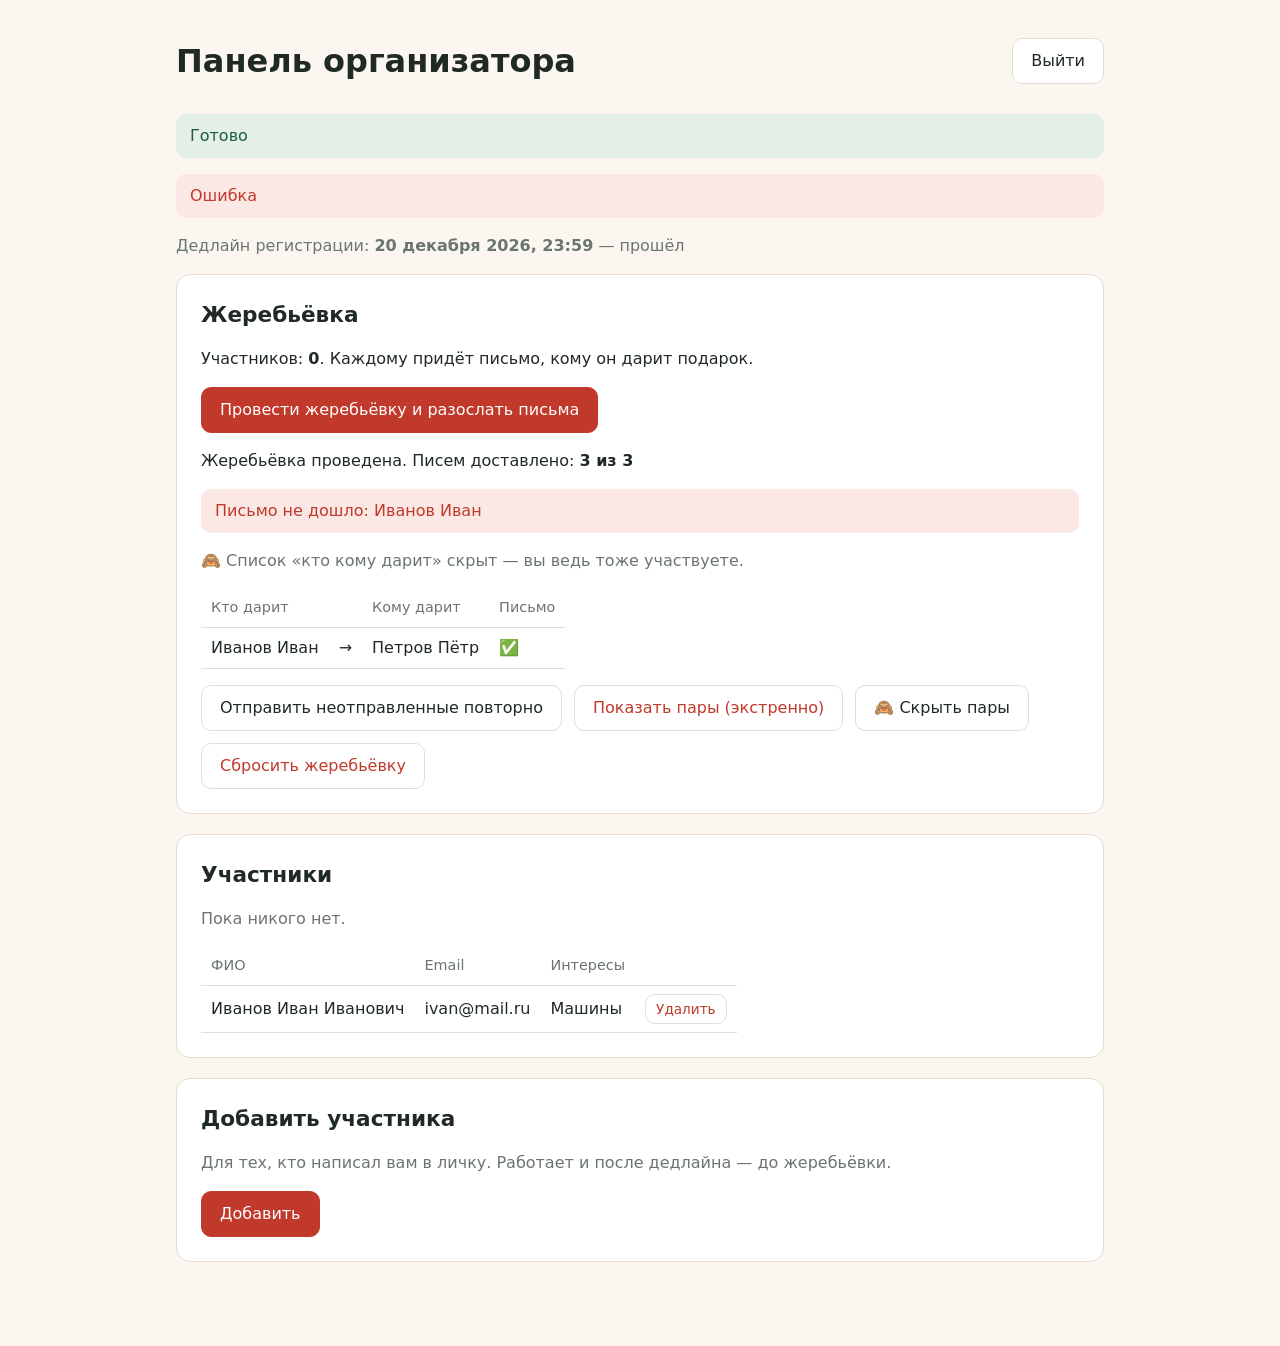
==== src/main/resources/templates/admin.html @ 2a5ae6fc "Secret Santa: web registration, admin panel and email notifications - Thymeleaf pages: invitation ho" ====
<!DOCTYPE html>
<html xmlns:th="http://www.thymeleaf.org" lang="ru">
<head th:replace="~{fragments :: head('Организатор')}"><meta charset="UTF-8"><link rel="stylesheet" href="../static/css/style.css"></head>
<body>
<header th:replace="~{fragments :: header}"></header>

<main class="container">
    <div class="row-between">
        <h1>Панель организатора</h1>
        <form th:action="@{/logout}" method="post"><button class="btn" type="submit">Выйти</button></form>
    </div>

    <p class="alert alert-ok" th:if="${message}" th:text="${message}">Готово</p>
    <p class="alert alert-error" th:if="${error}" th:text="${error}">Ошибка</p>

    <p class="muted">
        Дедлайн регистрации: <b th:text="${deadline}">20 декабря 2026, 23:59</b>
        <span th:if="${deadlinePassed}"> — прошёл</span>
    </p>

    <!-- Жеребьёвка -->
    <section class="panel">
        <h2>Жеребьёвка</h2>
        <th:block th:unless="${drawDone}">
            <p>Участников: <b th:text="${participants.size()}">0</b>. Каждому придёт письмо, кому он дарит подарок.</p>
            <form th:action="@{/admin/draw}" method="post"
                  onsubmit="return confirm('Провести жеребьёвку и разослать письма? Регистрация закроется.')">
                <button type="submit" class="btn btn-primary" th:disabled="${participants.size() < 2}">
                    Провести жеребьёвку и разослать письма
                </button>
            </form>
        </th:block>

        <th:block th:if="${drawDone}">
            <!-- Сводка без получателей: организатор тоже участвует и не должен случайно увидеть пары -->
            <p>Жеребьёвка проведена. Писем доставлено:
                <b th:text="${sentCount} + ' из ' + ${pairs.size()}">3 из 3</b></p>
            <th:block th:unless="${failed.isEmpty()}">
                <p class="alert alert-error">Письмо не дошло:
                    <span th:text="${#strings.listJoin(failed.![giver.fullName], ', ')}">Иванов Иван</span></p>
            </th:block>

            <p class="muted" th:unless="${reveal}">🙈 Список «кто кому дарит» скрыт — вы ведь тоже участвуете.</p>

            <table class="table" th:if="${reveal}">
                <thead><tr><th>Кто дарит</th><th></th><th>Кому дарит</th><th>Письмо</th></tr></thead>
                <tbody>
                <tr th:each="row : ${pairs}">
                    <td th:text="${row.giver.fullName}">Иванов Иван</td>
                    <td>→</td>
                    <td th:text="${row.receiver.fullName}">Петров Пётр</td>
                    <td th:text="${row.mailSent} ? '✅ отправлено' : '❌ не отправлено'">✅</td>
                </tr>
                </tbody>
            </table>

            <div class="actions">
                <form th:action="@{/admin/resend}" method="post">
                    <button type="submit" class="btn">Отправить неотправленные повторно</button>
                </form>
                <form th:unless="${reveal}" th:action="@{/admin}" method="get"
                      onsubmit="return confirm('Показать все пары, включая вашу? Используйте только в экстренном случае.')">
                    <input type="hidden" name="reveal" value="true">
                    <button type="submit" class="btn btn-danger">Показать пары (экстренно)</button>
                </form>
                <a th:if="${reveal}" class="btn" th:href="@{/admin}">🙈 Скрыть пары</a>
                <form th:action="@{/admin/reset}" method="post"
                      onsubmit="return confirm('Сбросить жеребьёвку? Пары будут удалены, письма уже ушли.')">
                    <button type="submit" class="btn btn-danger">Сбросить жеребьёвку</button>
                </form>
            </div>
        </th:block>
    </section>

    <!-- Участники -->
    <section class="panel">
        <h2>Участники</h2>
        <p class="muted" th:if="${participants.isEmpty()}">Пока никого нет.</p>
        <table class="table" th:unless="${participants.isEmpty()}">
            <thead><tr><th>ФИО</th><th>Email</th><th>Интересы</th><th></th></tr></thead>
            <tbody>
            <tr th:each="p : ${participants}">
                <td th:text="${p.fullName}">Иванов Иван Иванович</td>
                <td th:text="${p.email}">ivan@mail.ru</td>
                <td th:text="${#strings.listJoin(p.interests, ', ')}">Машины</td>
                <td>
                    <form th:unless="${drawDone}" th:action="@{/admin/participants/{id}/delete(id=${p.id})}"
                          method="post" onsubmit="return confirm('Удалить участника?')">
                        <button type="submit" class="btn btn-small btn-danger">Удалить</button>
                    </form>
                </td>
            </tr>
            </tbody>
        </table>
    </section>

    <!-- Добавить вручную -->
    <section class="panel" th:unless="${drawDone}">
        <h2>Добавить участника</h2>
        <p class="muted">Для тех, кто написал вам в личку. Работает и после дедлайна — до жеребьёвки.</p>
        <form th:action="@{/admin/participants}" th:object="${form}" method="post" novalidate>
            <th:block th:replace="~{fragments :: participantFields}"></th:block>
            <button type="submit" class="btn btn-primary">Добавить</button>
        </form>
    </section>
</main>
</body>
</html>
---- src/main/resources/static/css/style.css ----
:root {
    --bg: #fbf7f0;
    --surface: #ffffff;
    --text: #1f2a24;
    --muted: #6b7570;
    --border: #e4ddd1;
    --green: #1f5e3b;
    --green-soft: #e3efe7;
    --red: #c0392b;
    --red-soft: #fbe7e4;
    --radius: 14px;
}

* { box-sizing: border-box; }

body {
    margin: 0;
    background: var(--bg);
    color: var(--text);
    font-family: "Rubik", system-ui, -apple-system, "Segoe UI", Roboto, sans-serif;
    line-height: 1.5;
}

a { color: var(--green); }

.site-header {
    display: flex;
    justify-content: space-between;
    align-items: center;
    padding: 14px 24px;
    background: var(--green);
}
.site-header a { color: #fff; text-decoration: none; }
.logo { font-weight: 700; font-size: 1.2rem; }

.container { max-width: 960px; margin: 0 auto; padding: 24px 16px 64px; }
.container.narrow { max-width: 640px; }

h1 { font-size: 2rem; margin: 0.4em 0; }
h2 { font-size: 1.35rem; margin: 1.2em 0 0.6em; }
.muted { color: var(--muted); }
.center { text-align: center; }
.big-emoji { font-size: 3.5rem; }

/* Главная */
.hero { text-align: center; padding: 16px 0 8px; }
.lead { max-width: 640px; margin: 0 auto 24px; font-size: 1.05rem; }

.info-grid { display: grid; grid-template-columns: 1fr 1fr; gap: 16px; margin-top: 28px; }
@media (max-width: 760px) { .info-grid { grid-template-columns: 1fr; } }
.info-grid .panel { margin-bottom: 0; }
.steps { margin: 0; padding-left: 20px; }
.steps li { margin-bottom: 8px; }
.steps li::marker { color: var(--red); }

.deadline {
    display: inline-flex;
    flex-direction: column;
    align-items: center;
    gap: 6px;
    padding: 24px 32px;
    background: var(--surface);
    border: 1px solid var(--border);
    border-radius: var(--radius);
    box-shadow: 0 4px 16px rgba(31, 42, 36, 0.06);
}
.deadline-label { color: var(--muted); text-transform: uppercase; letter-spacing: .06em; font-size: .8rem; }
.deadline-date { font-size: 1.6rem; font-weight: 700; color: var(--red); }
.deadline-left { color: var(--green); font-weight: 500; margin-bottom: 8px; }
.deadline.closed .deadline-date { color: var(--text); }

.count {
    display: inline-block;
    min-width: 2em;
    padding: 0 8px;
    border-radius: 999px;
    background: var(--green-soft);
    color: var(--green);
    font-size: 1rem;
    text-align: center;
    vertical-align: middle;
}

.cards {
    list-style: none;
    margin: 0;
    padding: 0;
    display: grid;
    grid-template-columns: repeat(auto-fill, minmax(240px, 1fr));
    gap: 12px;
}
.card {
    background: var(--surface);
    border: 1px solid var(--border);
    border-radius: var(--radius);
    padding: 14px 16px;
}
.card-name { font-weight: 500; margin-bottom: 8px; }

/* Кружочки-интересы */
.chips { display: flex; flex-wrap: wrap; gap: 8px; }
.chips.small { gap: 6px; }

.tag {
    padding: 2px 10px;
    border-radius: 999px;
    background: var(--green-soft);
    color: var(--green);
    font-size: .85rem;
}

.chip { position: relative; cursor: pointer; }
.chip input { position: absolute; opacity: 0; width: 1px; height: 1px; }
.chip span {
    display: inline-block;
    padding: 8px 16px;
    border: 1.5px solid var(--border);
    border-radius: 999px;
    background: var(--surface);
    user-select: none;
    transition: background .15s, border-color .15s, color .15s;
}
.chip:hover span { border-color: var(--green); }
.chip input:checked + span {
    background: var(--green);
    border-color: var(--green);
    color: #fff;
}
.chip input:checked + span::before { content: "✓ "; }
.chip input:focus-visible + span { outline: 3px solid var(--red); outline-offset: 2px; }

/* Формы */
.panel {
    background: var(--surface);
    border: 1px solid var(--border);
    border-radius: var(--radius);
    padding: 24px;
    margin-bottom: 20px;
}
.panel h2 { margin-top: 0; }

.field { display: block; margin: 0 0 16px; border: 0; padding: 0; }
.field > span, .field > legend { display: block; font-weight: 500; margin-bottom: 6px; }
.field input, .field textarea {
    width: 100%;
    padding: 10px 12px;
    border: 1.5px solid var(--border);
    border-radius: 10px;
    font: inherit;
    background: #fff;
}
.field input:focus, .field textarea:focus { outline: none; border-color: var(--green); }
.field .invalid { border-color: var(--red); }
.err { color: var(--red); }

.grid-3 { display: grid; grid-template-columns: repeat(3, 1fr); gap: 0 12px; }
@media (max-width: 640px) {
    .grid-3 { grid-template-columns: 1fr; }
    .deadline { padding: 20px; width: 100%; }
}

.btn {
    display: inline-block;
    padding: 10px 18px;
    border: 1.5px solid var(--border);
    border-radius: 10px;
    background: var(--surface);
    color: var(--text);
    font: inherit;
    font-weight: 500;
    text-decoration: none;
    cursor: pointer;
}
.btn:hover { border-color: var(--green); }
.btn:disabled { opacity: .5; cursor: not-allowed; }
.btn-primary { background: var(--red); border-color: var(--red); color: #fff; }
.btn-primary:hover { background: #a93226; border-color: #a93226; }
.btn-danger { color: var(--red); }
.btn-danger:hover { border-color: var(--red); }
.btn-small { padding: 4px 10px; font-size: .85rem; }

.alert { padding: 10px 14px; border-radius: 10px; }
.alert-error { background: var(--red-soft); color: var(--red); }
.alert-ok { background: var(--green-soft); color: var(--green); }

.row-between { display: flex; justify-content: space-between; align-items: center; gap: 12px; }
.actions { display: flex; flex-wrap: wrap; gap: 12px; margin-top: 16px; }

.table { width: 100%; border-collapse: collapse; display: block; overflow-x: auto; }
.table th, .table td { text-align: left; padding: 8px 10px; border-bottom: 1px solid var(--border); }
.table th { color: var(--muted); font-weight: 500; font-size: .9rem; }
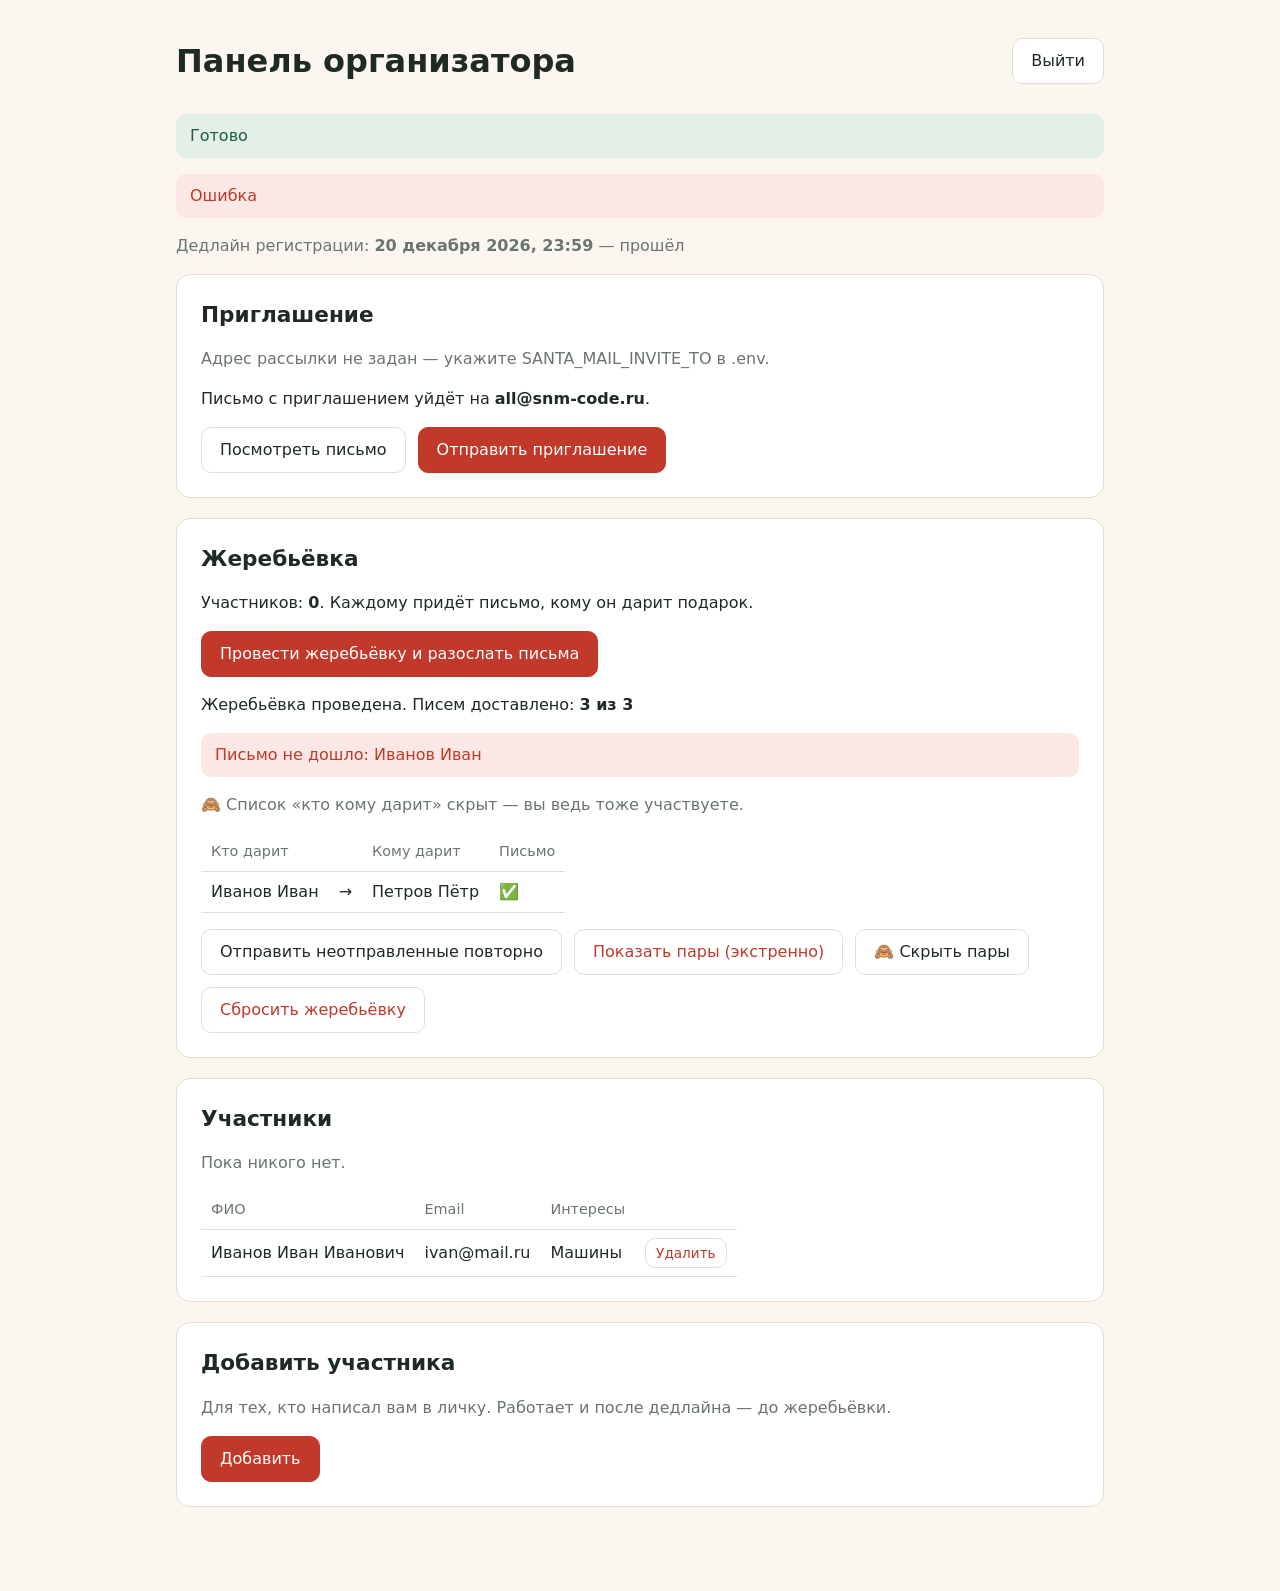
==== commit 44406c89: "Some feature is added: - Added min and max budget; - Admin can send auto invitation;" ====
--- a/src/main/resources/templates/admin.html
+++ b/src/main/resources/templates/admin.html
@@ -17,6 +17,25 @@
         Дедлайн регистрации: <b th:text="${deadline}">20 декабря 2026, 23:59</b>
         <span th:if="${deadlinePassed}"> — прошёл</span>
     </p>
+
+    <!-- Приглашение -->
+    <section class="panel" th:unless="${drawDone}">
+        <h2>Приглашение</h2>
+        <th:block th:if="${#strings.isEmpty(inviteTo)}">
+            <p class="muted">Адрес рассылки не задан — укажите SANTA_MAIL_INVITE_TO в .env.</p>
+        </th:block>
+        <th:block th:unless="${#strings.isEmpty(inviteTo)}">
+            <p>Письмо с приглашением уйдёт на <b th:text="${inviteTo}">all@snm-code.ru</b>.</p>
+            <div class="actions">
+                <a class="btn" th:href="@{/admin/invitation}" target="_blank">Посмотреть письмо</a>
+                <form th:action="@{/admin/invitation}" method="post"
+                      th:data-to="${inviteTo}"
+                      onsubmit="return confirm('Отправить приглашение на ' + this.dataset.to + '?')">
+                    <button type="submit" class="btn btn-primary">Отправить приглашение</button>
+                </form>
+            </div>
+        </th:block>
+    </section>
 
     <!-- Жеребьёвка -->
     <section class="panel">
